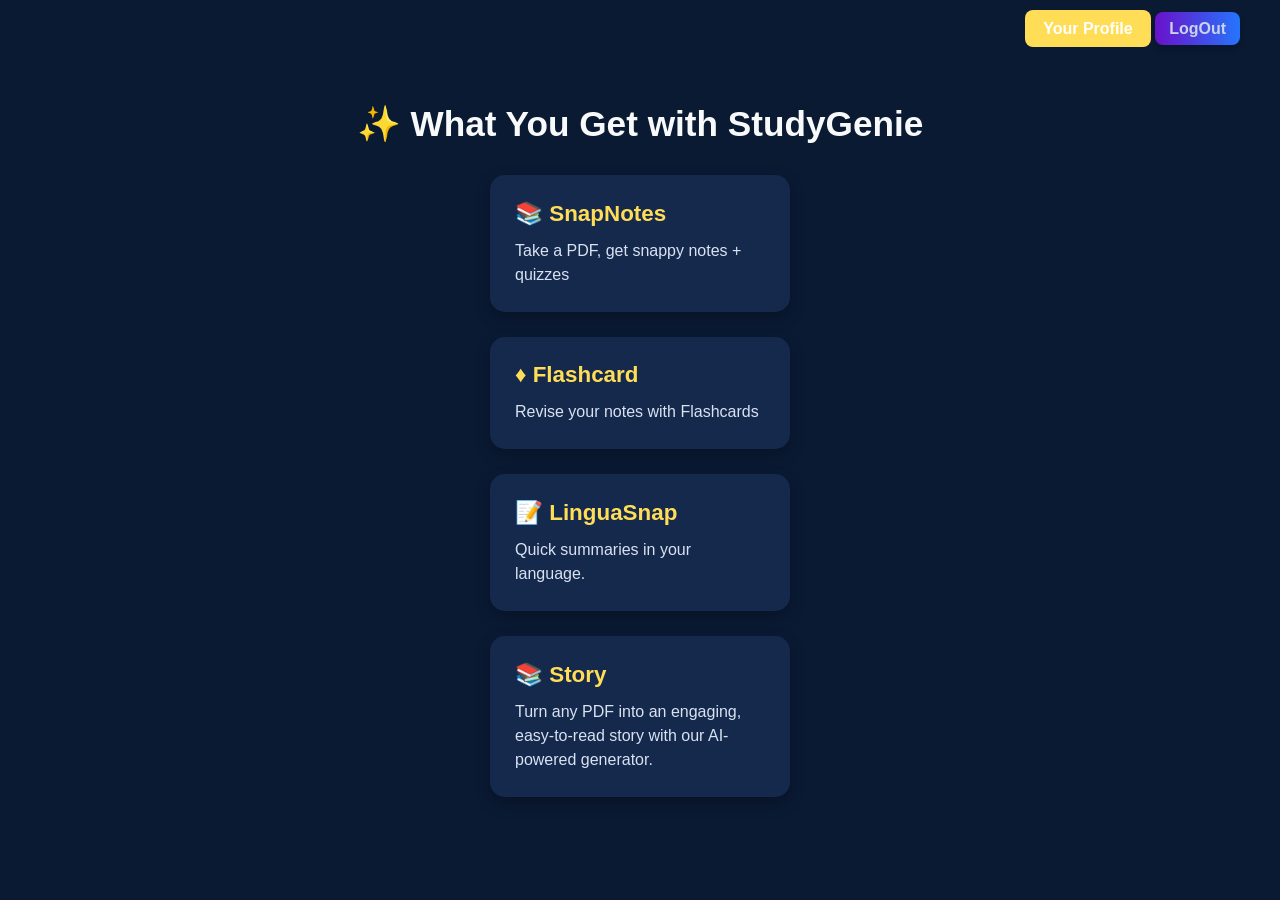
==== templates/features.html @ 30614151 "Initail Commit" ====
<!DOCTYPE html>
<html lang="en">

<head>
    <meta charset="UTF-8">
    <meta name="viewport" content="width=device-width, initial-scale=1.0">
    <title>StudyGenie Features</title>
    <link rel="stylesheet" href="../static/features.css">
</head>

<body>
   
    <nav class="navbar">
        <a href="/profile" class="profile-link">Your Profile</a>
        <a href="/logout" class="logout">LogOut</a>
    </nav>


    <section class="features-section">
        <h2 class="section-title">✨ What You Get with StudyGenie</h2>

        <div class="features-grid">
            <!-- Block 1 -->
            <a href="/pdfsumm" class="feature-card none">
                <h3>📚 SnapNotes</h3>
                <p>
                    Take a PDF, get snappy notes + quizzes
                </p>
            </a>
            <a href="/flashcards" class="feature-card none">
                <h3>♦️ Flashcard</h3>
                <p>
                    Revise your notes with Flashcards
                </p>
            </a>
            <!-- Block 2 -->
            <a href="/language" class="feature-card none">
                <h3>📝 LinguaSnap</h3>
                <p>
                    Quick summaries in your language.
                </p>
            </a>

            <a href="/storyy" class="feature-card none">
                <h3>📚 Story</h3>
                <p>
                    Turn any PDF into an engaging, easy-to-read story with our AI-powered generator.
                </p>
            </a>
            

        </div>
        
    </section>

</body>

</html>
---- static/features.css ----
/* General reset */
* {
  margin: 0;
  padding: 0;
  box-sizing: border-box;
  font-family: "Segoe UI", Tahoma, Geneva, Verdana, sans-serif;
}

/* Page background */
body {
  background: #0a1a33; /* Dark navy blue */
  color: #fff;
  display: flex;
  justify-content: center;
  align-items: center;
  min-height: 100vh;
  padding: 40px;
}
.navbar {
  position: fixed;
  top: 20px;
  right: 40px;
}
.profile-link {
  color: #fff;
  background: #ffdd57;
  padding: 10px 18px;
  border-radius: 8px;
  font-weight: bold;
  text-decoration: none;
  transition: background 0.3s ease;
}

.profile-link:hover {
  background: #ffc107;
}

/* Section container */
.features-section {
  width: 100%;
  max-width: 1100px;
  text-align: center;
}

/* Section title */
.section-title {
  font-size: 2.2rem;
  margin-bottom: 30px;
  color: #f8f9fa;
}

/* Grid layout for features */
.features-grid {
  display: grid;
  grid-template-columns: repeat(auto-fit, minmax(280px, 1fr));
  gap: 25px;
  justify-content: center;
  margin:0 auto;
  width:300px;
}

/* Feature card style */
.feature-card {
  background: #15294d;
  padding: 25px;
  border-radius: 15px;
  box-shadow: 0 6px 15px rgba(0,0,0,0.25);
  transition: transform 0.3s ease, box-shadow 0.3s ease;
  text-align: left;
}

/* Hover effect */
.feature-card:hover {
  transform: translateY(-8px);
  box-shadow: 0 10px 25px rgba(0,0,0,0.35);
}

/* Feature card heading */
.feature-card h3 {
  font-size: 1.4rem;
  margin-bottom: 12px;
  color: #ffdd57;
}

/* Feature card text */
.feature-card p {
  font-size: 1rem;
  line-height: 1.5;
  color: #d9e2f1;
}

.none{
    text-decoration: none;
}


/* Logout Button */
.logout {
  padding: 8px 14px;
  background: linear-gradient(90deg, #6a11cb, #2575fc); /* example gradient */
  color: #cbd2ea !important;
  font-weight: 600;
  border-radius: 8px;
  text-decoration: none;
  box-shadow: 0 4px 6px rgba(0,0,0,0.2);
  transition: 0.3s ease;
}
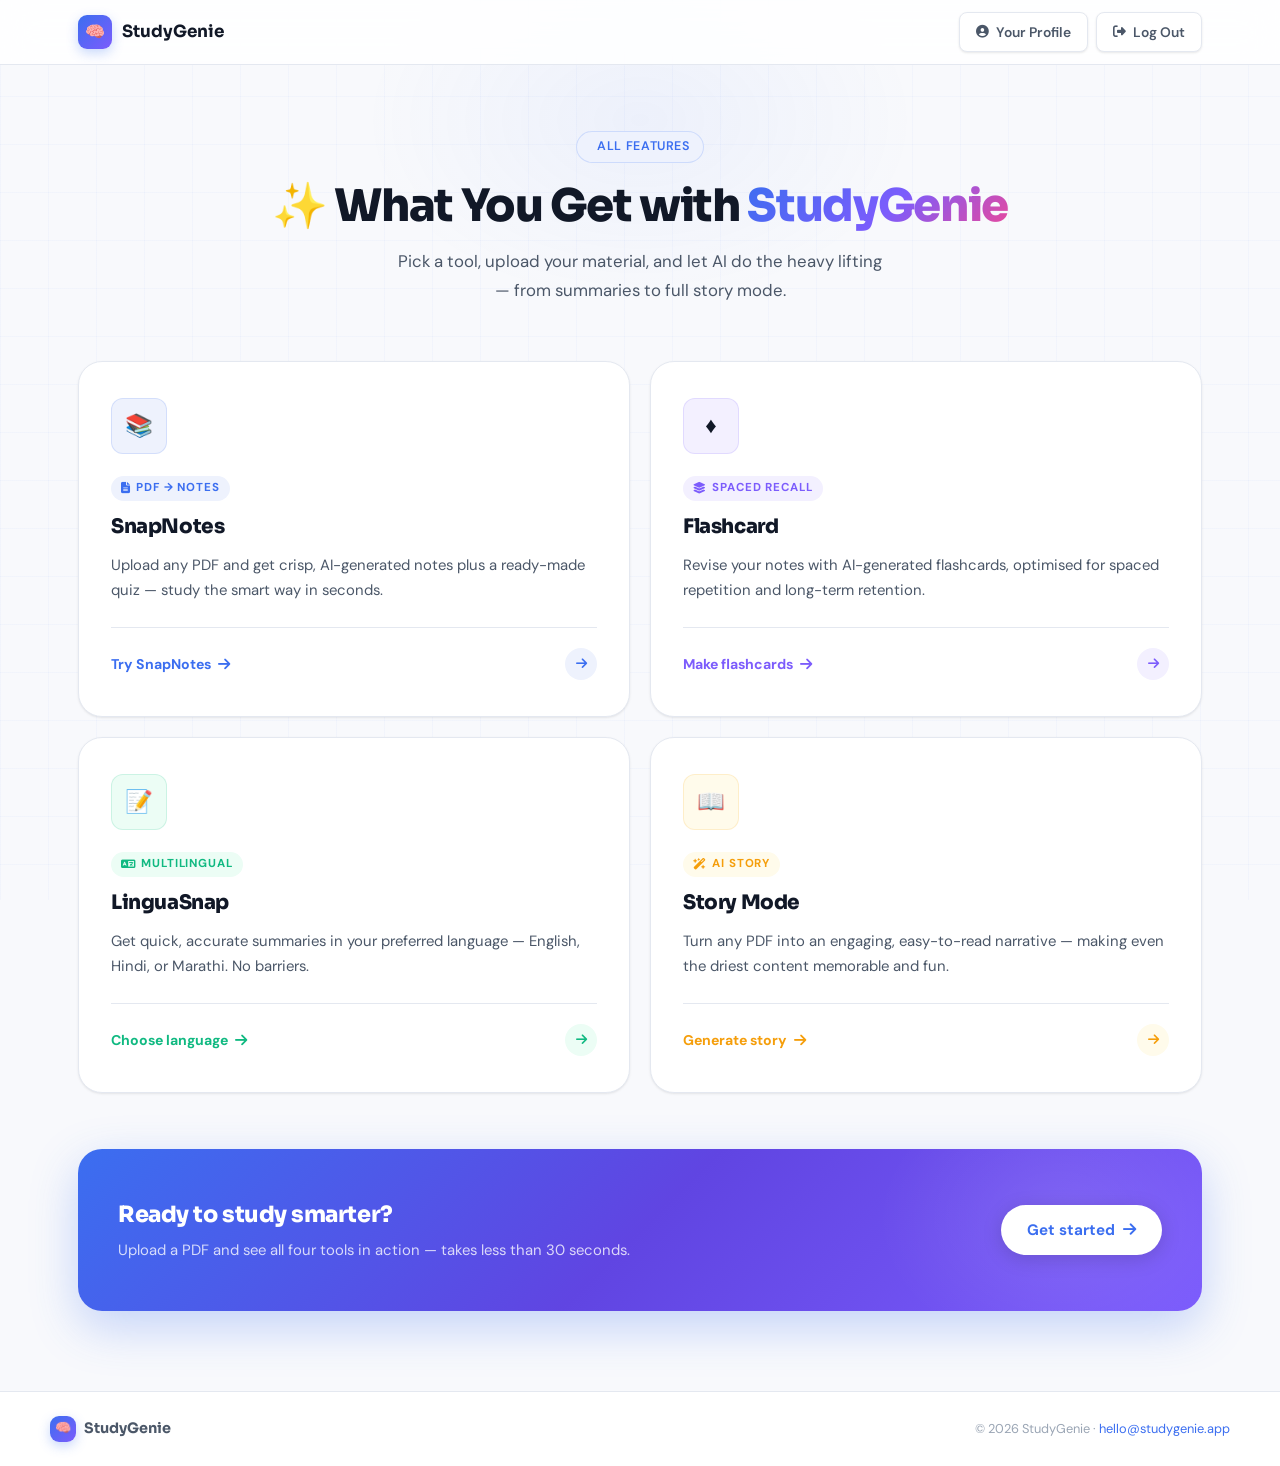
==== commit 8b50dadc: "initial commit" ====
--- a/templates/features.html
+++ b/templates/features.html
@@ -2,56 +2,663 @@
 <html lang="en">
 
 <head>
-    <meta charset="UTF-8">
-    <meta name="viewport" content="width=device-width, initial-scale=1.0">
-    <title>StudyGenie Features</title>
-    <link rel="stylesheet" href="../static/features.css">
+  <meta charset="UTF-8">
+  <meta name="viewport" content="width=device-width, initial-scale=1.0">
+  <title>StudyGenie Features</title>
+  <!-- <link rel="stylesheet" href="../static/features.css"> -->
+  <link rel="preconnect" href="https://fonts.googleapis.com">
+  <link rel="preconnect" href="https://fonts.gstatic.com" crossorigin>
+  <link href="https://fonts.googleapis.com/css2?family=Sora:wght@300;400;500;600;700;800&family=DM+Sans:ital,opsz,wght@0,9..40,300;0,9..40,400;0,9..40,500;1,9..40,300&display=swap" rel="stylesheet">
+  <link rel="stylesheet" href="https://cdnjs.cloudflare.com/ajax/libs/font-awesome/6.5.1/css/all.min.css">
+
+  <style>
+    /* ───────────────────────────────────────────
+       DESIGN TOKENS
+    ─────────────────────────────────────────── */
+    :root {
+      --bg:             #f8f9fc;
+      --bg-white:       #ffffff;
+      --bg-elevated:    #f1f4fb;
+      --border:         #e4e8f0;
+      --border-strong:  #d0d7e6;
+
+      --primary:        #3b6ef0;
+      --primary-light:  #eef2fd;
+      --primary-hover:  #2d5ce8;
+      --accent:         #7c5cfc;
+      --accent-light:   #f3f0ff;
+      --green:          #10b981;
+      --green-light:    #ecfdf5;
+      --amber:          #f59e0b;
+      --amber-light:    #fffbeb;
+      --pink:           #ec4899;
+      --pink-light:     #fdf2f8;
+
+      --text-1:         #111827;
+      --text-2:         #4b5768;
+      --text-3:         #9aa5b4;
+
+      --radius-sm:      8px;
+      --radius-md:      12px;
+      --radius-lg:      16px;
+      --radius-xl:      24px;
+
+      --shadow-sm:      0 1px 3px rgba(0,0,0,0.06), 0 1px 2px rgba(0,0,0,0.04);
+      --shadow-md:      0 4px 16px rgba(0,0,0,0.07), 0 1px 3px rgba(0,0,0,0.05);
+      --shadow-lg:      0 12px 40px rgba(0,0,0,0.09), 0 2px 8px rgba(0,0,0,0.05);
+      --shadow-primary: 0 8px 32px rgba(59,110,240,0.22);
+
+      --font-display:   'Sora', sans-serif;
+      --font-body:      'DM Sans', sans-serif;
+      --transition:     0.2s cubic-bezier(0.4,0,0.2,1);
+    }
+
+    /* ───────────────────────────────────────────
+       RESET
+    ─────────────────────────────────────────── */
+    *, *::before, *::after { box-sizing: border-box; margin: 0; padding: 0; }
+    html { scroll-behavior: smooth; }
+
+    body {
+      background: var(--bg);
+      color: var(--text-1);
+      font-family: var(--font-body);
+      font-size: 16px;
+      line-height: 1.6;
+      -webkit-font-smoothing: antialiased;
+      min-height: 100vh;
+      display: flex;
+      flex-direction: column;
+    }
+
+    /* Dot-grid texture */
+    body::before {
+      content: '';
+      position: fixed;
+      inset: 0;
+      background-image:
+        linear-gradient(rgba(59,110,240,0.03) 1px, transparent 1px),
+        linear-gradient(90deg, rgba(59,110,240,0.03) 1px, transparent 1px);
+      background-size: 48px 48px;
+      pointer-events: none;
+      z-index: 0;
+    }
+
+    /* Ambient glow */
+    body::after {
+      content: '';
+      position: fixed;
+      width: 600px; height: 400px;
+      border-radius: 50%;
+      background: radial-gradient(ellipse, rgba(59,110,240,0.06) 0%, transparent 65%);
+      top: -80px; left: 50%;
+      transform: translateX(-50%);
+      pointer-events: none;
+      z-index: 0;
+    }
+
+    a { text-decoration: none; color: inherit; }
+
+    /* ───────────────────────────────────────────
+       NAVBAR
+    ─────────────────────────────────────────── */
+    .navbar {
+      position: sticky;
+      top: 0;
+      z-index: 100;
+      background: rgba(255,255,255,0.85);
+      backdrop-filter: blur(18px) saturate(1.6);
+      -webkit-backdrop-filter: blur(18px) saturate(1.6);
+      border-bottom: 1px solid var(--border);
+    }
+
+    .navbar-inner {
+      max-width: 1180px;
+      margin: 0 auto;
+      padding: 0 28px;
+      display: flex;
+      align-items: center;
+      justify-content: space-between;
+      height: 64px;
+    }
+
+    .nav-brand {
+      display: flex;
+      align-items: center;
+      gap: 10px;
+      font-family: var(--font-display);
+      font-weight: 700;
+      font-size: 1.05rem;
+      color: var(--text-1);
+      transition: opacity var(--transition);
+    }
+    .nav-brand:hover { opacity: 0.75; }
+
+    .logo-wrap {
+      width: 34px; height: 34px;
+      border-radius: 9px;
+      background: linear-gradient(135deg, #3b6ef0 0%, #7c5cfc 100%);
+      display: flex;
+      align-items: center;
+      justify-content: center;
+      font-size: 16px;
+      box-shadow: 0 4px 12px rgba(59,110,240,0.28);
+    }
+
+    .nav-actions {
+      display: flex;
+      align-items: center;
+      gap: 8px;
+    }
+
+    .profile-link {
+      display: inline-flex;
+      align-items: center;
+      gap: 7px;
+      font-size: 0.865rem;
+      font-weight: 600;
+      color: var(--text-2);
+      padding: 8px 16px;
+      border-radius: var(--radius-sm);
+      border: 1px solid var(--border);
+      background: var(--bg-white);
+      box-shadow: var(--shadow-sm);
+      transition: all var(--transition);
+    }
+    .profile-link:hover {
+      color: var(--primary);
+      border-color: rgba(59,110,240,0.3);
+      box-shadow: var(--shadow-md);
+    }
+    .profile-link i { font-size: 0.8rem; }
+
+    .logout {
+      display: inline-flex;
+      align-items: center;
+      gap: 7px;
+      font-size: 0.865rem;
+      font-weight: 600;
+      color: var(--text-2);
+      padding: 8px 16px;
+      border-radius: var(--radius-sm);
+      border: 1px solid var(--border);
+      background: var(--bg-white);
+      box-shadow: var(--shadow-sm);
+      transition: all var(--transition);
+    }
+    .logout:hover {
+      color: #ef4444;
+      border-color: rgba(239,68,68,0.25);
+      background: #fef2f2;
+      box-shadow: none;
+    }
+    .logout i { font-size: 0.8rem; }
+
+    /* ───────────────────────────────────────────
+       MAIN
+    ─────────────────────────────────────────── */
+    .features-section {
+      flex: 1;
+      max-width: 1180px;
+      margin: 0 auto;
+      padding: 64px 28px 80px;
+      width: 100%;
+      position: relative;
+      z-index: 1;
+    }
+
+    /* Page header */
+    .page-header {
+      text-align: center;
+      margin-bottom: 56px;
+      animation: fadeUp 0.5s ease both;
+    }
+
+    .page-badge {
+      display: inline-flex;
+      align-items: center;
+      gap: 7px;
+      background: var(--primary-light);
+      border: 1px solid rgba(59,110,240,0.18);
+      color: var(--primary);
+      font-size: 0.78rem;
+      font-weight: 600;
+      letter-spacing: 0.05em;
+      text-transform: uppercase;
+      padding: 5px 13px;
+      border-radius: 100px;
+      margin-bottom: 18px;
+    }
+
+    .section-title {
+      font-family: var(--font-display);
+      font-size: clamp(1.9rem, 3.5vw, 2.8rem);
+      font-weight: 800;
+      letter-spacing: -0.03em;
+      line-height: 1.15;
+      color: var(--text-1);
+      margin-bottom: 14px;
+    }
+
+    .section-title .gradient-text {
+      background: linear-gradient(135deg, #3b6ef0 0%, #7c5cfc 55%, #ec4899 100%);
+      -webkit-background-clip: text;
+      -webkit-text-fill-color: transparent;
+      background-clip: text;
+    }
+
+    .page-subtitle {
+      font-size: 1.05rem;
+      color: var(--text-2);
+      max-width: 500px;
+      margin: 0 auto;
+      line-height: 1.75;
+    }
+
+    /* ───────────────────────────────────────────
+       FEATURES GRID
+    ─────────────────────────────────────────── */
+    .features-grid {
+      display: grid;
+      grid-template-columns: repeat(2, 1fr);
+      gap: 20px;
+      animation: fadeUp 0.5s 0.12s ease both;
+    }
+
+    .feature-card {
+      background: var(--bg-white);
+      border: 1px solid var(--border);
+      border-radius: var(--radius-xl);
+      padding: 36px 32px;
+      display: flex;
+      flex-direction: column;
+      gap: 0;
+      box-shadow: var(--shadow-sm);
+      transition: all var(--transition);
+      position: relative;
+      overflow: hidden;
+      cursor: pointer;
+    }
+
+    /* Hover glow line at top */
+    .feature-card::before {
+      content: '';
+      position: absolute;
+      top: 0; left: 0; right: 0;
+      height: 3px;
+      opacity: 0;
+      transition: opacity var(--transition);
+    }
+
+    .feature-card:hover {
+      box-shadow: var(--shadow-lg);
+      border-color: rgba(59,110,240,0.18);
+      transform: translateY(-4px);
+    }
+    .feature-card:hover::before { opacity: 1; }
+
+    /* Per-card accent colors */
+    .card-snapnotes::before   { background: linear-gradient(90deg, #3b6ef0, #7c5cfc); }
+    .card-flashcard::before   { background: linear-gradient(90deg, #7c5cfc, #ec4899); }
+    .card-linguasnap::before  { background: linear-gradient(90deg, #10b981, #3b6ef0); }
+    .card-story::before       { background: linear-gradient(90deg, #f59e0b, #ec4899); }
+
+    .card-snapnotes:hover  { border-color: rgba(59,110,240,0.22); }
+    .card-flashcard:hover  { border-color: rgba(124,92,252,0.22); }
+    .card-linguasnap:hover { border-color: rgba(16,185,129,0.22); }
+    .card-story:hover      { border-color: rgba(245,158,11,0.22); }
+
+    /* Icon bubble */
+    .card-icon-wrap {
+      width: 56px; height: 56px;
+      border-radius: var(--radius-md);
+      display: flex;
+      align-items: center;
+      justify-content: center;
+      font-size: 1.4rem;
+      margin-bottom: 22px;
+      transition: transform var(--transition);
+    }
+    .feature-card:hover .card-icon-wrap { transform: scale(1.08); }
+
+    .icon-blue   { background: var(--primary-light); border: 1px solid rgba(59,110,240,0.15); }
+    .icon-purple { background: var(--accent-light);  border: 1px solid rgba(124,92,252,0.15); }
+    .icon-green  { background: var(--green-light);   border: 1px solid rgba(16,185,129,0.15); }
+    .icon-amber  { background: var(--amber-light);   border: 1px solid rgba(245,158,11,0.15); }
+    .icon-pink   { background: var(--pink-light);    border: 1px solid rgba(236,72,153,0.15); }
+
+    /* Tag chip */
+    .card-tag {
+      display: inline-flex;
+      align-items: center;
+      gap: 5px;
+      font-size: 0.72rem;
+      font-weight: 700;
+      letter-spacing: 0.08em;
+      text-transform: uppercase;
+      padding: 3px 10px;
+      border-radius: 100px;
+      margin-bottom: 10px;
+      width: fit-content;
+    }
+
+    .tag-blue   { background: var(--primary-light); color: var(--primary); }
+    .tag-purple { background: var(--accent-light);  color: var(--accent); }
+    .tag-green  { background: var(--green-light);   color: var(--green); }
+    .tag-amber  { background: var(--amber-light);   color: var(--amber); }
+
+    .feature-card h3 {
+      font-family: var(--font-display);
+      font-size: 1.25rem;
+      font-weight: 800;
+      color: var(--text-1);
+      letter-spacing: -0.02em;
+      margin-bottom: 10px;
+    }
+
+    .feature-card p {
+      font-size: 0.93rem;
+      color: var(--text-2);
+      line-height: 1.7;
+      flex: 1;
+      margin-bottom: 24px;
+    }
+
+    /* Bottom CTA row */
+    .card-footer {
+      display: flex;
+      align-items: center;
+      justify-content: space-between;
+      padding-top: 20px;
+      border-top: 1px solid var(--border);
+    }
+
+    .card-cta {
+      display: inline-flex;
+      align-items: center;
+      gap: 7px;
+      font-size: 0.88rem;
+      font-weight: 700;
+      transition: gap var(--transition);
+    }
+    .feature-card:hover .card-cta { gap: 12px; }
+
+    .cta-blue   { color: var(--primary); }
+    .cta-purple { color: var(--accent); }
+    .cta-green  { color: var(--green); }
+    .cta-amber  { color: var(--amber); }
+
+    .card-arrow {
+      width: 32px; height: 32px;
+      border-radius: 50%;
+      display: flex;
+      align-items: center;
+      justify-content: center;
+      font-size: 0.8rem;
+      transition: all var(--transition);
+    }
+
+    .arrow-blue   { background: var(--primary-light); color: var(--primary); }
+    .arrow-purple { background: var(--accent-light);  color: var(--accent); }
+    .arrow-green  { background: var(--green-light);   color: var(--green); }
+    .arrow-amber  { background: var(--amber-light);   color: var(--amber); }
+
+    .feature-card:hover .card-arrow {
+      transform: translateX(3px);
+    }
+
+    /* ───────────────────────────────────────────
+       BOTTOM CTA BAND
+    ─────────────────────────────────────────── */
+    .cta-band {
+      margin-top: 56px;
+      background: linear-gradient(135deg, #3b6ef0 0%, #6045e2 50%, #7c5cfc 100%);
+      border-radius: var(--radius-xl);
+      padding: 48px 40px;
+      display: flex;
+      align-items: center;
+      justify-content: space-between;
+      gap: 24px;
+      flex-wrap: wrap;
+      position: relative;
+      overflow: hidden;
+      box-shadow: 0 16px 48px rgba(59,110,240,0.28);
+      animation: fadeUp 0.5s 0.24s ease both;
+    }
+
+    .cta-band::after {
+      content: '';
+      position: absolute;
+      width: 400px; height: 300px;
+      border-radius: 50%;
+      background: radial-gradient(ellipse, rgba(255,255,255,0.1) 0%, transparent 65%);
+      top: -80px; right: -60px;
+      pointer-events: none;
+    }
+
+    .cta-band-text h3 {
+      font-family: var(--font-display);
+      font-size: 1.4rem;
+      font-weight: 800;
+      color: #fff;
+      letter-spacing: -0.02em;
+      margin-bottom: 6px;
+      position: relative;
+      z-index: 1;
+    }
+    .cta-band-text p {
+      font-size: 0.93rem;
+      color: rgba(255,255,255,0.78);
+      position: relative;
+      z-index: 1;
+    }
+
+    .btn-white {
+      display: inline-flex;
+      align-items: center;
+      gap: 8px;
+      background: #fff;
+      color: var(--primary);
+      font-family: var(--font-body);
+      font-weight: 700;
+      font-size: 0.95rem;
+      padding: 13px 26px;
+      border-radius: 100px;
+      border: none;
+      cursor: pointer;
+      box-shadow: 0 4px 20px rgba(0,0,0,0.15);
+      transition: all var(--transition);
+      white-space: nowrap;
+      flex-shrink: 0;
+      position: relative;
+      z-index: 1;
+    }
+    .btn-white:hover {
+      box-shadow: 0 8px 28px rgba(0,0,0,0.2);
+      transform: translateY(-2px);
+    }
+
+    /* ───────────────────────────────────────────
+       FOOTER
+    ─────────────────────────────────────────── */
+    .site-footer {
+      position: relative;
+      z-index: 1;
+      border-top: 1px solid var(--border);
+      background: var(--bg-white);
+      padding: 24px 28px;
+    }
+
+    .footer-inner {
+      max-width: 1180px;
+      margin: 0 auto;
+      display: flex;
+      justify-content: space-between;
+      align-items: center;
+      flex-wrap: wrap;
+      gap: 12px;
+    }
+
+    .footer-brand {
+      display: flex;
+      align-items: center;
+      gap: 8px;
+      font-family: var(--font-display);
+      font-weight: 700;
+      font-size: 0.9rem;
+      color: var(--text-2);
+    }
+
+    .footer-right p { font-size: 0.8rem; color: var(--text-3); }
+    .footer-right a { color: var(--primary); transition: opacity var(--transition); }
+    .footer-right a:hover { opacity: 0.75; }
+
+    /* ───────────────────────────────────────────
+       ANIMATIONS
+    ─────────────────────────────────────────── */
+    @keyframes fadeUp {
+      from { opacity: 0; transform: translateY(18px); }
+      to   { opacity: 1; transform: translateY(0); }
+    }
+
+    /* ───────────────────────────────────────────
+       RESPONSIVE
+    ─────────────────────────────────────────── */
+    @media (max-width: 700px) {
+      .features-grid { grid-template-columns: 1fr; }
+      .features-section { padding: 48px 20px 64px; }
+      .cta-band { padding: 36px 24px; flex-direction: column; align-items: flex-start; }
+      .navbar-inner { padding: 0 20px; }
+    }
+  </style>
 </head>
 
 <body>
-   
-    <nav class="navbar">
-        <a href="/profile" class="profile-link">Your Profile</a>
-        <a href="/logout" class="logout">LogOut</a>
-    </nav>
-
-
-    <section class="features-section">
-        <h2 class="section-title">✨ What You Get with StudyGenie</h2>
-
-        <div class="features-grid">
-            <!-- Block 1 -->
-            <a href="/pdfsumm" class="feature-card none">
-                <h3>📚 SnapNotes</h3>
-                <p>
-                    Take a PDF, get snappy notes + quizzes
-                </p>
-            </a>
-            <a href="/flashcards" class="feature-card none">
-                <h3>♦️ Flashcard</h3>
-                <p>
-                    Revise your notes with Flashcards
-                </p>
-            </a>
-            <!-- Block 2 -->
-            <a href="/language" class="feature-card none">
-                <h3>📝 LinguaSnap</h3>
-                <p>
-                    Quick summaries in your language.
-                </p>
-            </a>
-
-            <a href="/storyy" class="feature-card none">
-                <h3>📚 Story</h3>
-                <p>
-                    Turn any PDF into an engaging, easy-to-read story with our AI-powered generator.
-                </p>
-            </a>
-            
-
+
+  <!-- ── NAVBAR ── -->
+  <nav class="navbar">
+    <div class="navbar-inner">
+      <a class="nav-brand" href="#">
+        <div class="logo-wrap">🧠</div>
+        <span>StudyGenie</span>
+      </a>
+      <div class="nav-actions">
+        <a href="/profile" class="profile-link">
+          <i class="fa-solid fa-circle-user"></i> Your Profile
+        </a>
+        <a href="/logout" class="logout">
+          <i class="fa-solid fa-right-from-bracket"></i> Log Out
+        </a>
+      </div>
+    </div>
+  </nav>
+
+  <!-- ── FEATURES SECTION ── -->
+  <section class="features-section">
+
+    <!-- Page header -->
+    <div class="page-header">
+      <div class="page-badge">
+        <i class="fa-solid fa-sparkles"></i> All Features
+      </div>
+      <h2 class="section-title">
+        ✨ What You Get with <span class="gradient-text">StudyGenie</span>
+      </h2>
+      <p class="page-subtitle">
+        Pick a tool, upload your material, and let AI do the heavy lifting — from summaries to full story mode.
+      </p>
+    </div>
+
+    <!-- Feature cards grid — all hrefs, classes preserved -->
+    <div class="features-grid">
+
+      <!-- SnapNotes -->
+      <a href="/pdfsumm" class="feature-card card-snapnotes none">
+        <div class="card-icon-wrap icon-blue">📚</div>
+        <span class="card-tag tag-blue"><i class="fa-solid fa-file-lines"></i> PDF → Notes</span>
+        <h3>SnapNotes</h3>
+        <p>Upload any PDF and get crisp, AI-generated notes plus a ready-made quiz — study the smart way in seconds.</p>
+        <div class="card-footer">
+          <span class="card-cta cta-blue">
+            Try SnapNotes <i class="fa-solid fa-arrow-right"></i>
+          </span>
+          <span class="card-arrow arrow-blue"><i class="fa-solid fa-arrow-right"></i></span>
         </div>
-        
-    </section>
+      </a>
+
+      <!-- Flashcard -->
+      <a href="/flashcards" class="feature-card card-flashcard none">
+        <div class="card-icon-wrap icon-purple">♦️</div>
+        <span class="card-tag tag-purple"><i class="fa-solid fa-layer-group"></i> Spaced Recall</span>
+        <h3>Flashcard</h3>
+        <p>Revise your notes with AI-generated flashcards, optimised for spaced repetition and long-term retention.</p>
+        <div class="card-footer">
+          <span class="card-cta cta-purple">
+            Make flashcards <i class="fa-solid fa-arrow-right"></i>
+          </span>
+          <span class="card-arrow arrow-purple"><i class="fa-solid fa-arrow-right"></i></span>
+        </div>
+      </a>
+
+      <!-- LinguaSnap -->
+      <a href="/language" class="feature-card card-linguasnap none">
+        <div class="card-icon-wrap icon-green">📝</div>
+        <span class="card-tag tag-green"><i class="fa-solid fa-language"></i> Multilingual</span>
+        <h3>LinguaSnap</h3>
+        <p>Get quick, accurate summaries in your preferred language — English, Hindi, or Marathi. No barriers.</p>
+        <div class="card-footer">
+          <span class="card-cta cta-green">
+            Choose language <i class="fa-solid fa-arrow-right"></i>
+          </span>
+          <span class="card-arrow arrow-green"><i class="fa-solid fa-arrow-right"></i></span>
+        </div>
+      </a>
+
+      <!-- Story -->
+      <a href="/storyy" class="feature-card card-story none">
+        <div class="card-icon-wrap icon-amber">📖</div>
+        <span class="card-tag tag-amber"><i class="fa-solid fa-wand-magic-sparkles"></i> AI Story</span>
+        <h3>Story Mode</h3>
+        <p>Turn any PDF into an engaging, easy-to-read narrative — making even the driest content memorable and fun.</p>
+        <div class="card-footer">
+          <span class="card-cta cta-amber">
+            Generate story <i class="fa-solid fa-arrow-right"></i>
+          </span>
+          <span class="card-arrow arrow-amber"><i class="fa-solid fa-arrow-right"></i></span>
+        </div>
+      </a>
+
+    </div>
+
+    <!-- Bottom CTA band -->
+    <div class="cta-band">
+      <div class="cta-band-text">
+        <h3>Ready to study smarter?</h3>
+        <p>Upload a PDF and see all four tools in action — takes less than 30 seconds.</p>
+      </div>
+      <a href="/pdfsumm" class="btn-white">
+        Get started <i class="fa-solid fa-arrow-right"></i>
+      </a>
+    </div>
+
+  </section>
+
+  <!-- ── FOOTER ── -->
+  <footer class="site-footer">
+    <div class="footer-inner">
+      <div class="footer-brand">
+        <div class="logo-wrap" style="width:26px;height:26px;font-size:13px;">🧠</div>
+        StudyGenie
+      </div>
+      <div class="footer-right">
+        <p>© <span id="year"></span> StudyGenie · <a href="mailto:hello@studygenie.app">hello@studygenie.app</a></p>
+      </div>
+    </div>
+  </footer>
+
+  <script>
+    document.getElementById('year').textContent = new Date().getFullYear();
+  </script>
 
 </body>
 
